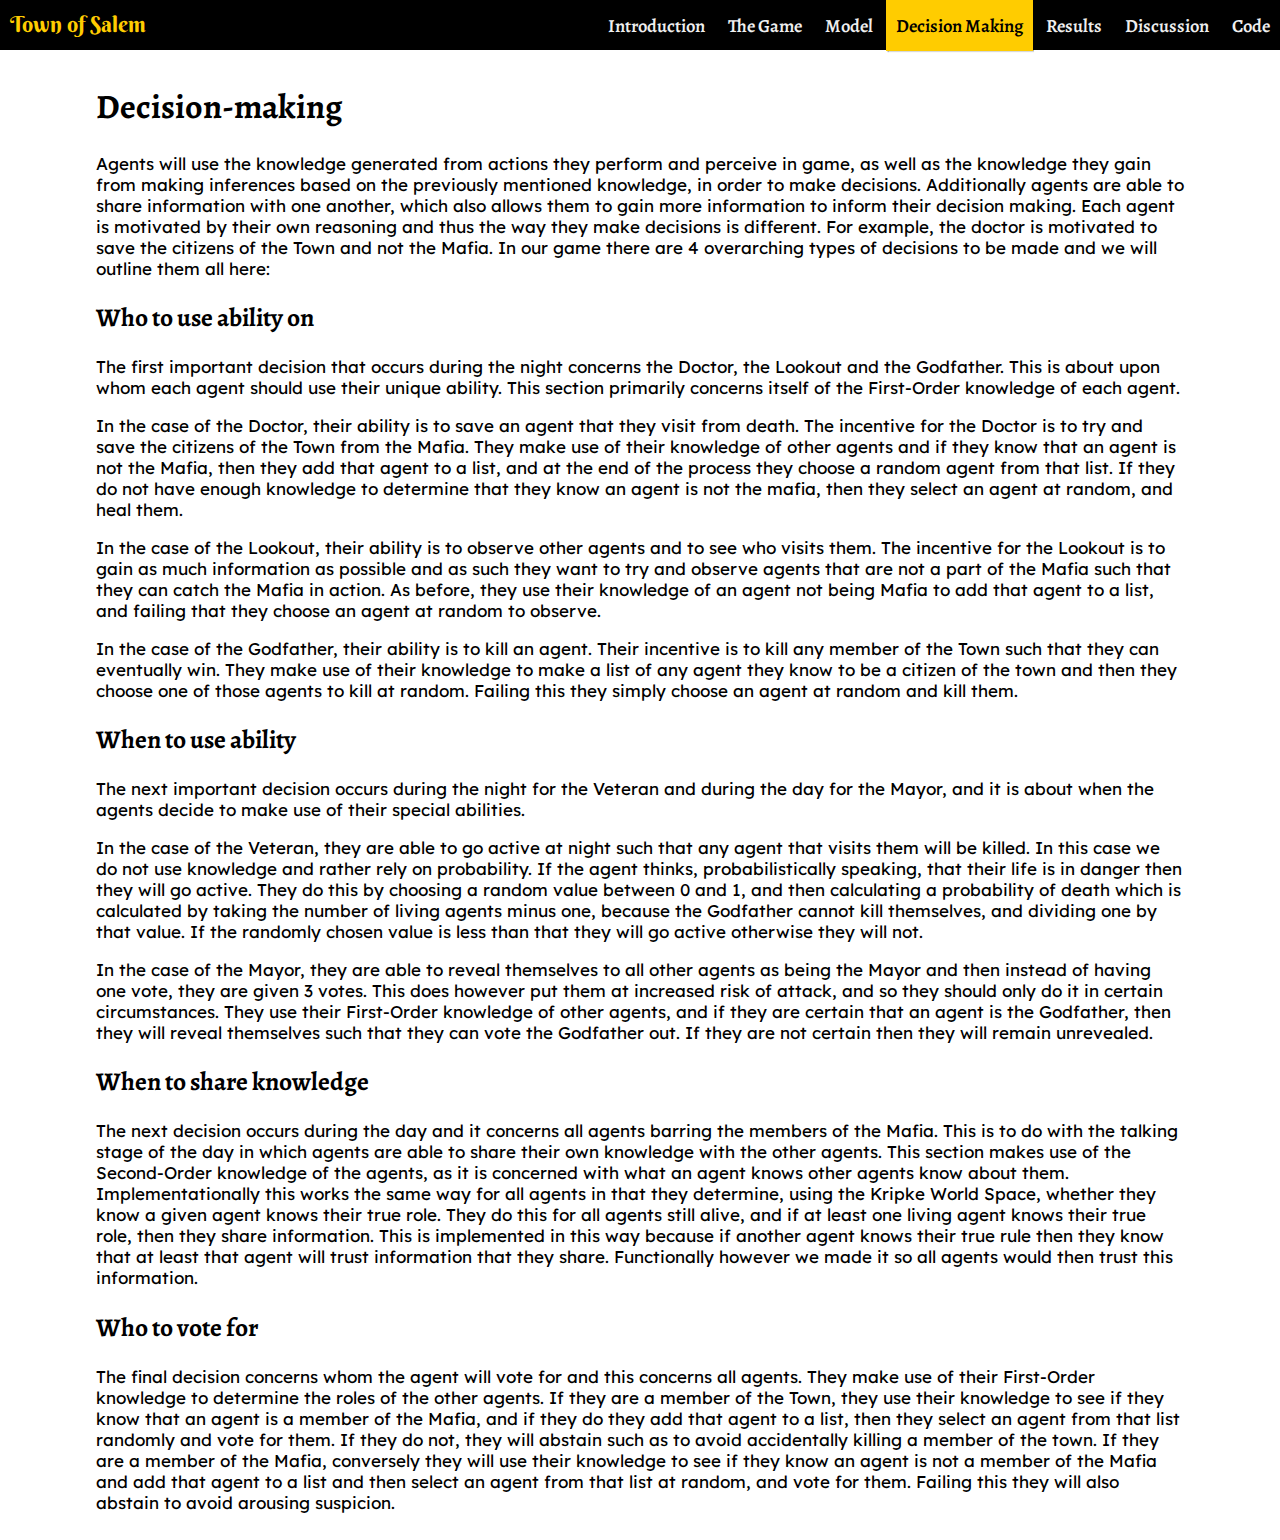
==== decision-making.html @ 8fbe728a "very, very rough first version" ====
<!doctype html>
<html>

<head>
<title>Decision Making | LAMAS Town Of Salem</title>
<link rel="preconnect" href="https://fonts.googleapis.com">
<link rel="preconnect" href="https://fonts.gstatic.com" crossorigin>
<link href="https://fonts.googleapis.com/css2?family=Alegreya:wght@400;600&family=Berkshire+Swash&family=El+Messiri:wght@500;600&family=Lexend:wght@300;400&display=swap" rel="stylesheet"> 
<link rel="stylesheet" href="mystyle.css">
<link rel="icon" type="image/x-icon" href="assets/favicon.ico">

</head>

<body>
    <div class="nav">
        <input type="checkbox" id="nav-check">
        <div class="nav-header">
          <div class="nav-title">
            Town of Salem
          </div>
        </div>
        <div class="nav-btn">
          <label for="nav-check">
            <span></span>
            <span></span>
            <span></span>
          </label>
        </div>
        
        <div class="nav-links">
          <a href="index.html" target="_self">Introduction</a>
          <a href="the-game.html" target="_self">The Game</a>
          <a href="model.html" target="_self">Model</a>
          <a style="background-color:#ffcc00;color:black;box-shadow:0.5px 1px 1px rgba(0, 0, 0, 0.304);"  href="decision-making.html" target="_self">Decision Making</a>
          <a href="results.html" target="_self">Results</a>
          <a href="discussion.html" target="_self">Discussion</a>
          <a href="https://github.com/DarkPr0digy/TownOfSalemLAMAS" target="_blank">Code</a>
        </div>
      </div>

      <div class="front-page-content">
        <h1>Decision-making</h1>
        Agents will use the knowledge generated from actions they perform and perceive in game, as well as the knowledge they gain from making inferences based on the previously mentioned knowledge, in order to make decisions. Additionally agents are able to share information with one another, which also allows them to gain more information to inform their decision making. Each agent is motivated by their own reasoning and thus the way they make decisions is different. For example, the doctor is motivated to save the citizens of the Town and not the Mafia. In our game there are 4 overarching types of decisions to be made and we will outline them all here:

        <h2>Who to use ability on</h2>
        <p>The first important decision that occurs during the night concerns the Doctor, the Lookout and the Godfather. This is about upon whom each agent should use their unique ability. This section primarily concerns itself of the First-Order knowledge of each agent.</p>

        <p>In the case of the Doctor, their ability is to save an agent that they visit from death. The incentive for the Doctor is to try and save the citizens of the Town from the Mafia. They make use of their knowledge of other agents and if they know that an agent is not the Mafia, then they add that agent to a list, and at the end of the process they choose a random agent from that list. If they do not have enough knowledge to determine that they know an agent is not the mafia, then they select an agent at random, and heal them.</p>

        <p>In the case of the Lookout, their ability is to observe other agents and to see who visits them. The incentive for the Lookout is to gain as much information as possible and as such they want to try and observe agents that are not a part of the Mafia such that they can catch the Mafia in action. As before, they use their knowledge of an agent not being Mafia to add that agent to a list, and failing that they choose an agent at random to observe.</p>

        <p>In the case of the Godfather, their ability is to kill an agent. Their incentive is to kill any member of the Town such that they can eventually win. They make use of their knowledge to make a list of any agent they know to be a citizen of the town and then they choose one of those agents to kill at random. Failing this they simply choose an agent at random and kill them.</p>

        <h2>When to use ability</h2>
        <p>The next important decision occurs during the night for the Veteran and during the day for the Mayor, and it is about when the agents decide to make use of their special abilities.</p>

        <p>In the case of the Veteran, they are able to go active at night such that any agent that visits them will be killed. In this case we do not use knowledge and rather rely on probability. If the agent thinks, probabilistically speaking, that their life is in danger then they will go active. They do this by choosing a random value between 0 and 1, and then calculating a probability of death which is calculated by taking the number of living agents minus one, because the Godfather cannot kill themselves, and dividing one by that value. If the randomly chosen value is less than that they will go active otherwise they will not.</p>

        <p>In the case of the Mayor, they are able to reveal themselves to all other agents as being the Mayor and then instead of having one vote, they are given 3 votes. This does however put them at increased risk of attack, and so they should only do it in certain circumstances. They use their First-Order knowledge of other agents, and if they are certain that an agent is the Godfather, then they will reveal themselves such that they can vote the Godfather out. If they are not certain then they will remain unrevealed.</p>

        <h2>When to share knowledge</h2>
        <p>The next decision occurs during the day and it concerns all agents barring the members of the Mafia. This is to do with the talking stage of the day in which agents are able to share their own knowledge with the other agents. This section makes use of the Second-Order knowledge of the agents, as it is concerned with what an agent knows other agents know about them. Implementationally this works the same way for all agents in that they determine, using the Kripke World Space, whether they know a given agent knows their true role. They do this for all agents still alive, and if at least one living agent knows their true role, then they share information. This is implemented in this way because if another agent knows their true rule then they know that at least that agent will trust information that they share. Functionally however we made it so all agents would then trust this information.</p>

        <h2>Who to vote for</h2>
        <p>The final decision concerns whom the agent will vote for and this concerns all agents. They make use of their First-Order knowledge to determine the roles of the other agents. If they are a member of the Town, they use their knowledge to see if they know that an agent is a member of the Mafia, and if they do they add that agent to a list, then they select an agent from that list randomly and vote for them. If they do not, they will abstain such as to avoid accidentally killing a member of the town. If they are a member of the Mafia, conversely they will use their knowledge to see if they know an agent is not a member of the Mafia and add that agent to a list and then select an agent from that list at random, and vote for them. Failing this they will also abstain to avoid arousing suspicion.</p>
      </div>
</body>
</html>
---- mystyle.css ----
* {
    box-sizing: border-box;
  }
  
  body {
    margin: 0px;
    font-size:17px;
    font-family: 'Lexend', sans-serif;      
  }

  h1 {
    font-family:'Alegreya', serif;
  }

  h2 {
    font-family:'Alegreya', serif;
  }

  h3 {
    font-family:'Alegreya', serif;
  }

  .image-container{
    float:left;
    padding-right:15px;
    width:65px;
  }
  
  .text-container{
    display:inline;

  }

  .title-icon-container img {
    float:left;
    width:30px;
    margin-right:10px;
  }

  .front-page-content {
    padding: 10px;
    padding-left:7.5%;
    padding-right:7.5%;
    font-family: 'Lexend', sans-serif; 
    font-weight:400;     
  }

  .front-page-content a {
    color: #000000;
    text-decoration: none;
    padding: 2px 0px 1px;
    background-image: linear-gradient(transparent 0%, transparent calc(50% - 9px), #ffcc00 calc(50% - 9px), #ffcc00 100%);    
    background-size: 100% 200%;
    transition: background-position 120ms ease-in-out 0s, padding 120ms ease-in-out 0s;
  }

  .front-page-content a:hover {
    background-position: 0px 100%;
    background-image: linear-gradient(transparent 0%, transparent calc(50% - 9px), #ffcc00 calc(50% - 9px), #ffcc00 100%);
  }

 .footing {
    padding: .1px;
    padding-left:7.5%;
    padding-right:7.5%;
    font-family: 'Lexend', sans-serif; 
    font-weight:400;
    text-align:center;
    background-color: black;
    color: rgba(255, 255, 255, 0.596);
    font-size:13px;
 }

 table {
  caption-side:bottom;
 }
 caption {
  padding-top:10px;
  text-align:left;
 }

 figure {
  width:600px;
  margin: 25px 0;
 }

 .fig-img {
  width:600px;
 }

  .tg  {
    border-collapse: collapse;
    margin: 25px 0;
    min-width: 600px;
    box-shadow: 0 0 5px rgba(0, 0, 0, 0.10);
    border-radius: 5px 5px 0 0;
    overflow:hidden;
  }
  .tg td{
    border-color:#ffcc00;
    /* border-style:solid; */
    /* border-width:2px; */
    overflow:hidden;
    padding:12px 15px;
    word-break:normal;
  }
  .tg th{
    border-color:#ffcc00;
    background-color:#ffcc00;
    /* border-style:solid; */
    /* border-width:2px; */
    overflow:hidden;
    padding:10px 5px;
    word-break:normal;
    /* font-family: 'Alegreya', serif; */
    /* font-size:17px; */
    text-align:left;
  }

  .tg tbody tr {
    border-bottom: thin solid #dddddd;
}

.tg tbody tr:nth-of-type(even) {
    background-color: #f3f3f3;
}

.tg tbody tr:last-of-type {
    border-bottom: 2px solid #ffcc00;
}

  .tg .tg-uog8{
    /* border-color:inherit; */
    text-align:left;
    text-decoration:underline;
    vertical-align:top}
  .tg .tg-0pky{
    /* border-color:inherit; */
    text-align:left;
    vertical-align:top}


  /* .footing {
    background-color: black;
    color:rgba(255, 255, 255, 0.397);
    font-weight:300;
    font-size:80%;
    bottom:0;
    padding-bottom:20px;
    text-align:right;
    font-size:80%;
    font-weight: 400;
    color:grey;
    background-color:black;
    font-style: italic;
    text-align: right;
    margin-right:10px;
    margin-bottom:10px;
    padding-bottom:30px;
    position:absolute;
    box-sizing:border-box;
  }
  */

  /* .footing p {
    margin-bottom:-15px;
  } */ 

  .front-page {
    background-color: black;
    font-family: 'Lexend', sans-serif;   
    font-weight:300;   
    color:white;
    padding: 10px;
    padding-left:7.5%;
    padding-right:7.5%;
    background-image: url('assets/bg.jpg');
    padding-bottom:50px;
    background-position:center;
    background-size:cover;
  }

  .front-page a {
    color:black;
    padding:7.5px;
    background-color: #ffcc00;
    border-radius: 7.5px;
    font-weight: 600;
    text-decoration: none;
    margin-right:20px;
    -webkit-box-decoration-break: clone;
    -o-box-decoration-break: clone;
    box-decoration-break: clone;
  }
  .front-page a:hover {
      background-color: rgba(255, 204, 0, 0.774);
  }

  .front-page a:visited { 
      text-decoration: none; 
    }

  .nav {
    height: 50px;
    width: 100%;
    background-color: black;
    position: relative;
  }

  .nav-title{
    font-family: 'Berkshire Swash', cursive;
  }
  
  .nav > .nav-header {
    display: inline;
  }
  
  .nav > .nav-header > .nav-title {
    display: inline-block;
    font-size: 22px;
    color: rgb(255, 204, 0);
    padding: 10px 10px 10px 10px;
  }

  .nav-title a{
    font-size: 22px;
    color: rgb(255, 204, 0);
    text-decoration: none;
  }
  
  .nav > .nav-btn {
    display: none;
  }
  
  .nav > .nav-links {
    display: inline;
    float: right;
    font-size: 18.5px;
    font-family: 'Alegreya', serif;
    font-weight: 600;
  }
  
  .nav > .nav-links > a {
    display: inline-block;
    padding: 13px 10px 13px 10px;
    text-decoration: none;
    color: #efefef;
  }
  
  .nav > .nav-links > a:hover {
    background-color: rgba(88, 88, 88, 0.607);
  }
  
  .nav > #nav-check {
    display: none;
  }
  
  @media (max-width:650px) {
    .nav > .nav-btn {
      display: inline-block;
      position: absolute;
      right: 0px;
      top: 0px;
    }
    .nav > .nav-btn > label {
      display: inline-block;
      width: 50px;
      height: 50px;
      padding: 13px;
    }
    .nav > .nav-btn > label:hover,.nav  #nav-check:checked ~ .nav-btn > label {
      background-color: rgba(0, 0, 0, 0.3);
    }
    .nav > .nav-btn > label > span {
      display: block;
      width: 25px;
      height: 10px;
      border-top: 2px solid #eee;
    }
    .nav > .nav-links {
      position: absolute;
      display: block;
      width: 100%;
      background-color: #333;
      height: 0px;
      transition: all 0.3s ease-in;
      overflow-y: hidden;
      top: 50px;
      left: 0px;
    }
    .nav > .nav-links > a {
      display: block;
      width: 100%;
    }
    .nav > #nav-check:not(:checked) ~ .nav-links {
      height: 0px;
    }
    .nav > #nav-check:checked ~ .nav-links {
      height: calc(100vh - 50px);
      overflow-y: auto;
    }
  }
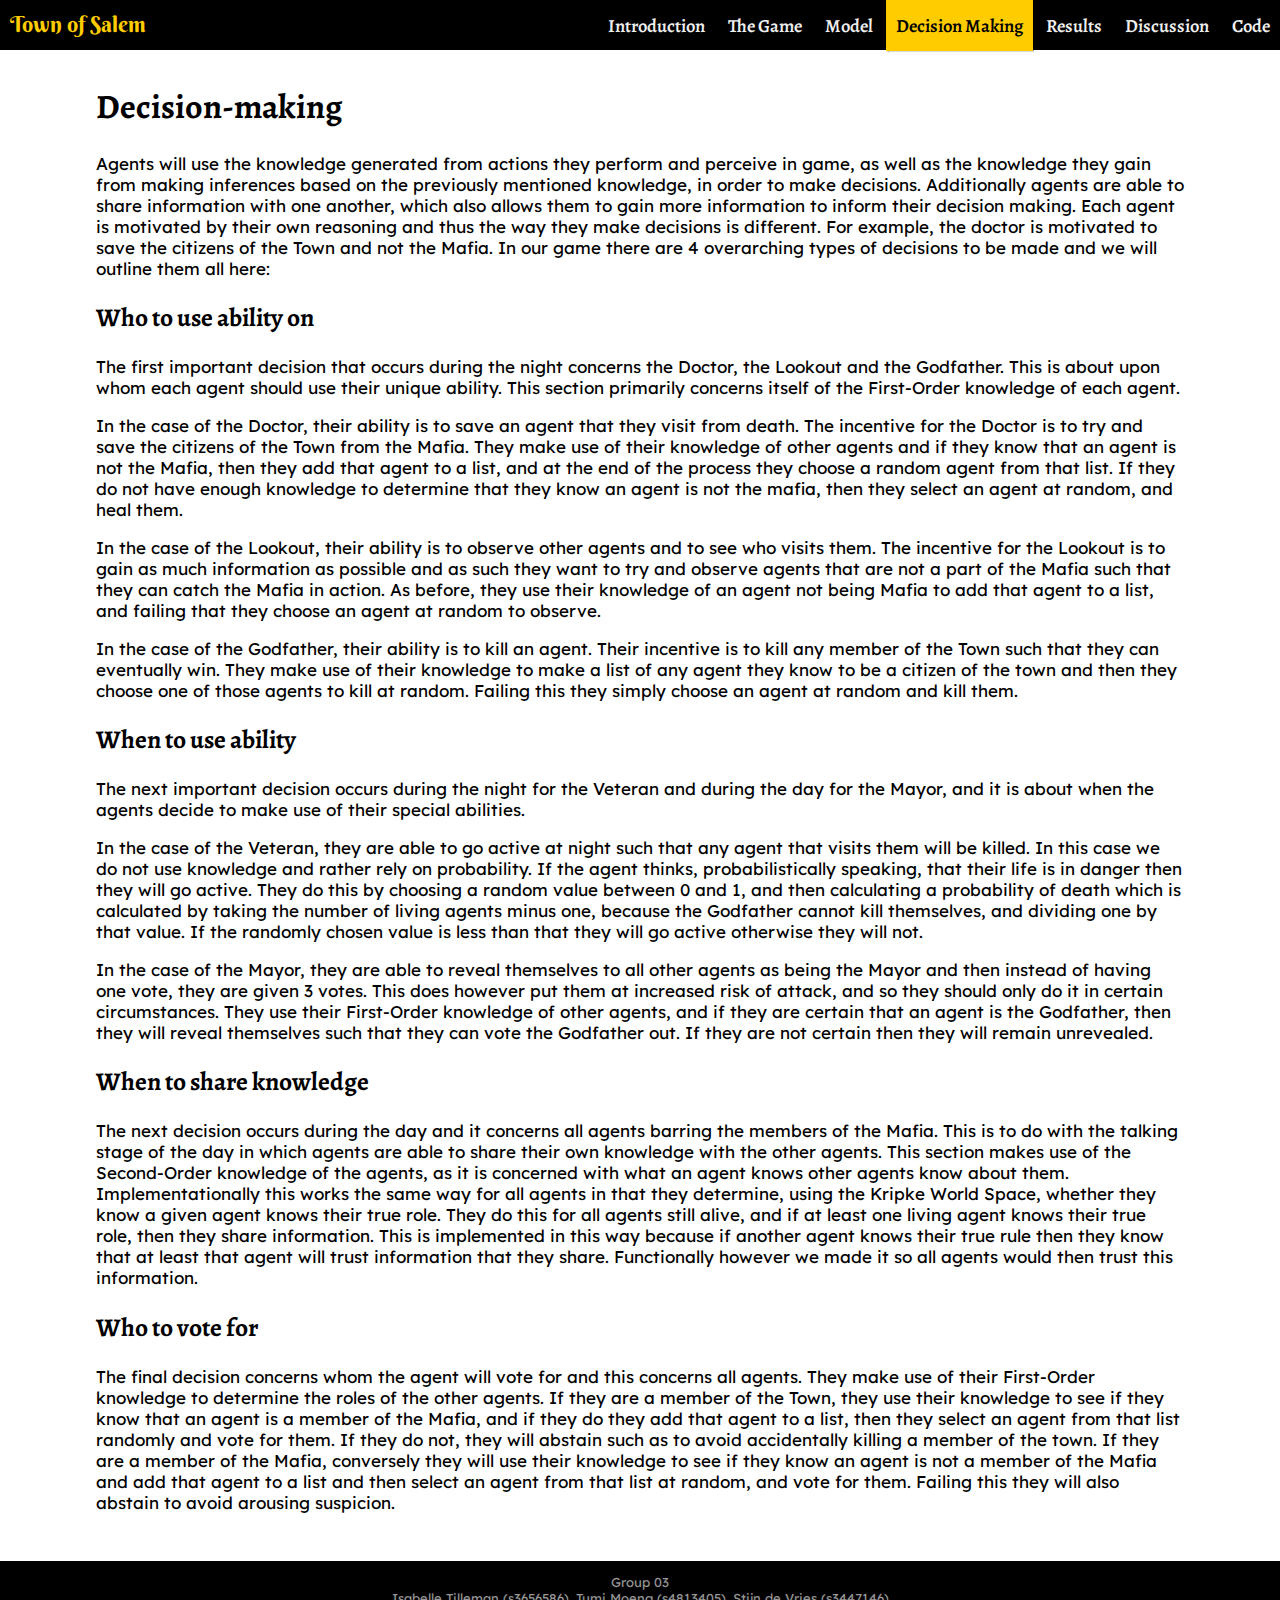
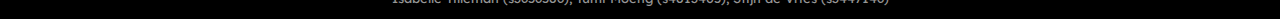
==== commit 3b9b7d65: "fixed small issues" ====
--- a/decision-making.html
+++ b/decision-making.html
@@ -64,5 +64,11 @@
         <h2>Who to vote for</h2>
         <p>The final decision concerns whom the agent will vote for and this concerns all agents. They make use of their First-Order knowledge to determine the roles of the other agents. If they are a member of the Town, they use their knowledge to see if they know that an agent is a member of the Mafia, and if they do they add that agent to a list, then they select an agent from that list randomly and vote for them. If they do not, they will abstain such as to avoid accidentally killing a member of the town. If they are a member of the Mafia, conversely they will use their knowledge to see if they know an agent is not a member of the Mafia and add that agent to a list and then select an agent from that list at random, and vote for them. Failing this they will also abstain to avoid arousing suspicion.</p>
       </div>
+
+      <br>
+
+      <div class="footing">
+        <p>Group 03 <br> Isabelle Tilleman (s3656586), Tumi Moeng (s4813405), Stijn de Vries (s3447146)</p>
+      </div>
 </body>
 </html>
--- a/mystyle.css
+++ b/mystyle.css
@@ -19,6 +19,23 @@
   h3 {
     font-family:'Alegreya', serif;
   }
+
+
+  .row {
+    display: flex;
+  }
+  
+  .column {
+    flex: 50%;
+    padding: 5px;
+  }
+
+   /* Responsive layout - makes the three columns stack on top of each other instead of next to each other */
+@media screen and (max-width: 500px) {
+  .column {
+    width: 100%;
+  }
+} 
 
   .image-container{
     float:left;
@@ -80,12 +97,12 @@
  }
 
  figure {
-  width:600px;
+  width:500px;
   margin: 25px 0;
  }
 
  .fig-img {
-  width:600px;
+  width:500px;
  }
 
   .tg  {
@@ -254,8 +271,24 @@
   .nav > #nav-check {
     display: none;
   }
-  
+
+  @media (max-width:1080px){
+    .row {
+      flex-direction: column;
+    }
+  }  
+
+  @media (min-width:1300px){
+    .fig-img {
+      width:600px;
+    }
+
+    figure {
+      width:600px;
+    }
+  }
   @media (max-width:650px) {
+
     .nav > .nav-btn {
       display: inline-block;
       position: absolute;
